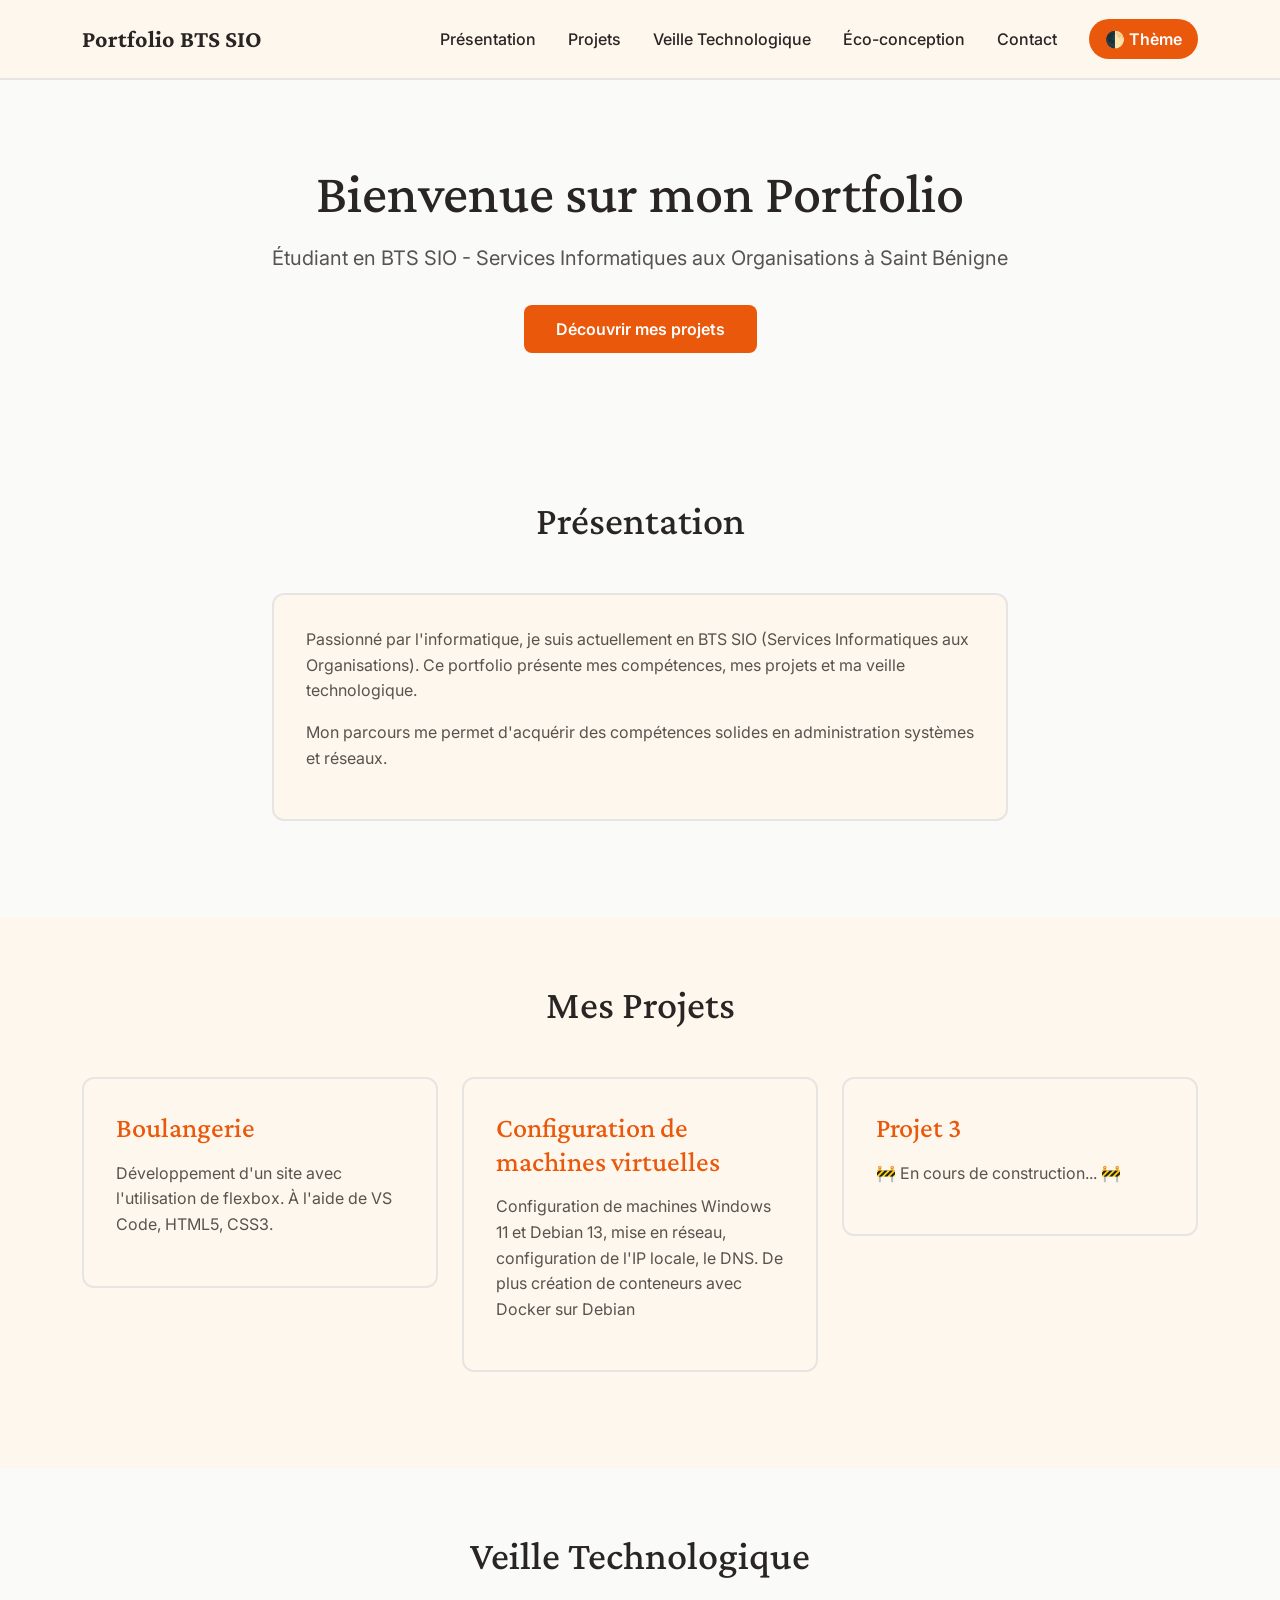
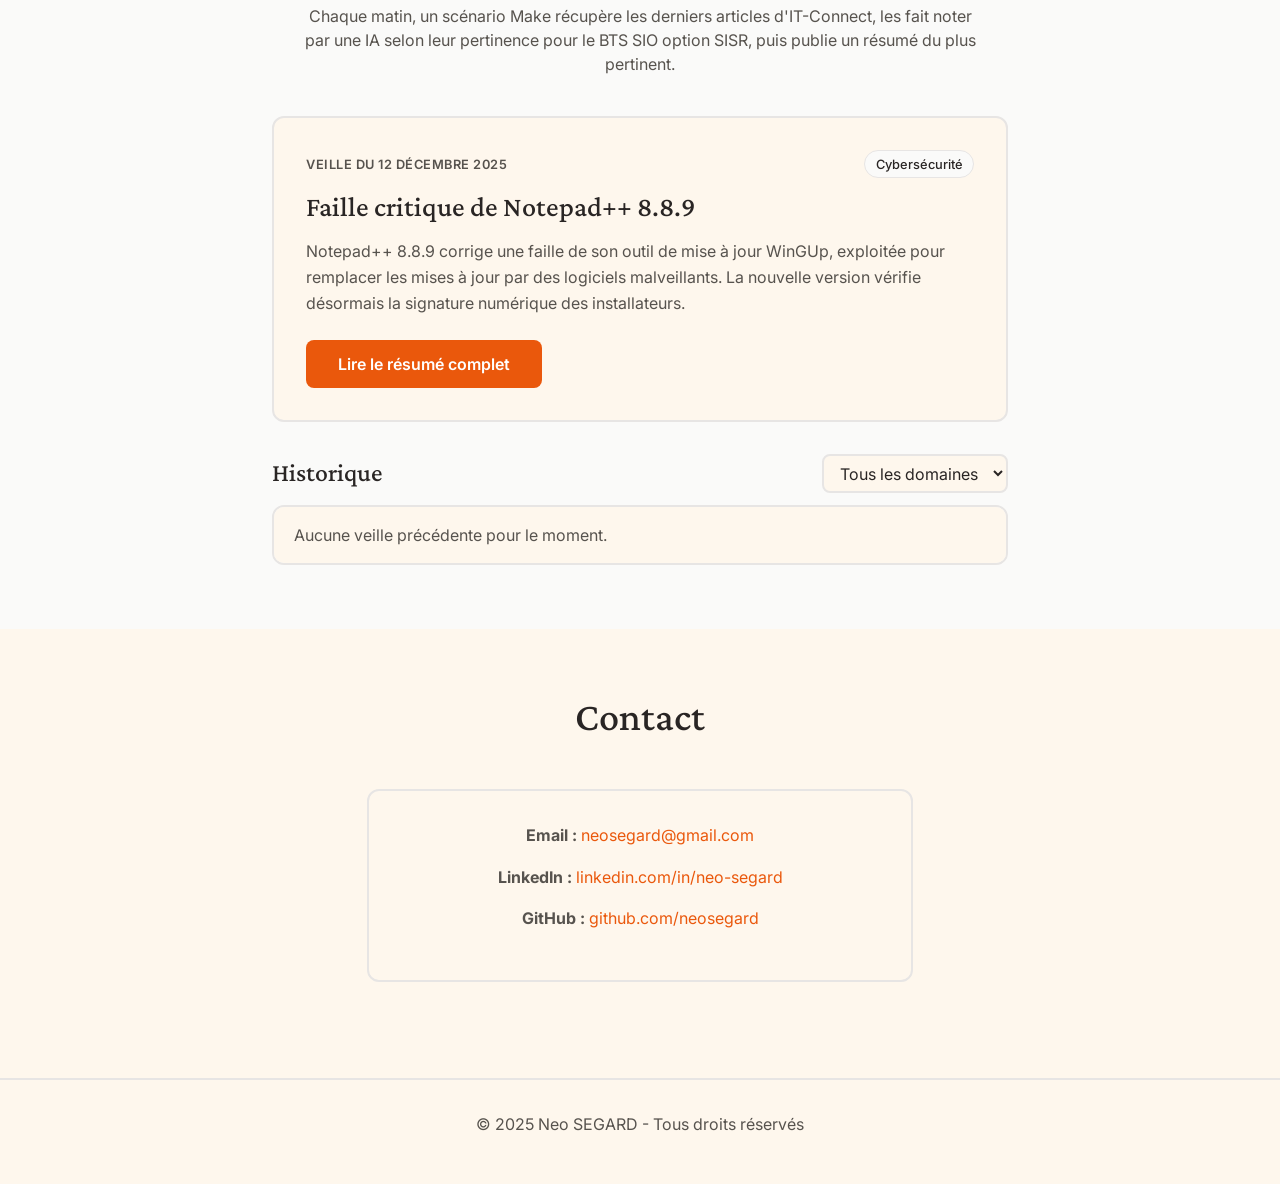
==== index.html @ fc059c2b "Add files via upload" ====
<!DOCTYPE html>
<html lang="fr">
<head>
    <meta charset="UTF-8">
    <meta name="viewport" content="width=device-width, initial-scale=1.0">
    <title>Portfolio - BTS SIO</title>
    <link href="https://cdn.jsdelivr.net/npm/bootstrap@5.3.3/dist/css/bootstrap.min.css" rel="stylesheet">
    <link rel="preconnect" href="https://fonts.googleapis.com">
    <link rel="preconnect" href="https://fonts.gstatic.com" crossorigin>
    <link href="https://fonts.googleapis.com/css2?family=Crimson+Pro:wght@300;400;500;700&family=Inter:wght@300;400;500;600&display=swap" rel="stylesheet">
    <link rel="stylesheet" href="style.css">
    <script id="Cookiebot" src="https://consent.cookiebot.com/uc.js" data-cbid="96f12829-2395-42b5-89d1-8f8da651ebcd" data-blockingmode="auto" type="text/javascript"></script>
    <!-- Google tag (gtag.js) -->
    <script async src="https://www.googletagmanager.com/gtag/js?id=G-XXBGD1GCQZ"></script>
    <script>
        window.dataLayer = window.dataLayer || [];
        function gtag(){dataLayer.push(arguments);}
        gtag('js', new Date());

        gtag('config', 'G-XXBGD1GCQZ');
    </script>
</head>
<body>
    <!-- Navigation -->
    <nav class="navbar navbar-expand-lg navbar-custom">
        <div class="container">
            <a class="navbar-brand" href="#">Portfolio BTS SIO</a>
            <button class="navbar-toggler" type="button" data-bs-toggle="collapse" data-bs-target="#navbarNav">
                <span class="navbar-toggler-icon"></span>
            </button>
            <div class="collapse navbar-collapse" id="navbarNav">
                <ul class="navbar-nav ms-auto align-items-center">
                    <li class="nav-item">
                        <a class="nav-link" href="#presentation">Présentation</a>
                    </li>
                    <li class="nav-item">
                        <a class="nav-link" href="#projets">Projets</a>
                    </li>
                    <li class="nav-item">
                        <a class="nav-link" href="#veille">Veille Technologique</a>
                    </li>
                    <li class="nav-item">
                        <a class="nav-link" href="eco.html">Éco-conception</a>
                    </li>
                    <li class="nav-item">
                        <a class="nav-link" href="#contact">Contact</a>
                    </li>
                    <li class="nav-item">
                        <button class="theme-toggle" onclick="toggleTheme()">🌓 Thème</button>
                    </li>
                </ul>
            </div>
        </div>
    </nav>

    <!-- Hero Section -->
    <section class="hero">
        <div class="container">
            <h1>Bienvenue sur mon Portfolio</h1>
            <p>Étudiant en BTS SIO - Services Informatiques aux Organisations à Saint Bénigne</p>
            <a href="#projets" class="btn-primary-custom">Découvrir mes projets</a>
        </div>
    </section>

    <!-- Présentation -->
    <section id="presentation" class="section">
        <div class="container">
            <h2 class="section-title">Présentation</h2>
            <div class="row justify-content-center">
                <div class="col-lg-8">
                    <div class="card-custom">
                        <p>Passionné par l'informatique, je suis actuellement en BTS SIO (Services Informatiques aux Organisations). Ce portfolio présente mes compétences, mes projets et ma veille technologique.</p>
                        <p>Mon parcours me permet d'acquérir des compétences solides en administration systèmes et réseaux.</p>
                    </div>
                </div>
            </div>
        </div>
    </section>

    <!-- Projets -->
    <section id="projets" class="section" style="background-color: var(--bg-secondary);">
        <div class="container">
            <h2 class="section-title">Mes Projets</h2>
            <div class="row">
                <div class="col-md-6 col-lg-4">
                    <div class="card-custom">
                        <h3><a href="https://neosegard.github.io/Boulangerie/" target="_blank">Boulangerie</a></h3>
                        <p>Développement d'un site avec l'utilisation de flexbox. À l'aide de VS Code, HTML5, CSS3.</p>
                    </div>
                </div>
                <div class="col-md-6 col-lg-4">
                    <div class="card-custom">
                        <h3>Configuration de machines virtuelles</h3>
                        <p>Configuration de machines Windows 11 et Debian 13, mise en réseau, configuration de l'IP locale, le DNS. De plus création de conteneurs avec Docker 
                            sur Debian</p>
                    </div>
                </div>
                <div class="col-md-6 col-lg-4">
                    <div class="card-custom">
                        <h3>Projet 3</h3>
                        <p>🚧 En cours de construction... 🚧</p>
                        <!-- <p>Description de votre troisième projet. Défis rencontrés et solutions apportées.</p> -->
                    </div>
                </div>
            </div>
        </div>
    </section>

    <!-- Veille Technologique (alimentée chaque jour par Make + Groq via veille.json) -->
    <section id="veille" class="section">
        <div class="container">
            <h2 class="section-title">Veille Technologique</h2>
            <p class="veille-intro">Chaque matin, un scénario Make récupère les derniers articles d'IT-Connect, les fait noter par une IA selon leur pertinence pour le BTS SIO option SISR, puis publie un résumé du plus pertinent.</p>

            <div class="row justify-content-center">
                <div class="col-lg-8">
                    <!-- Veille du jour -->
                    <div id="veille-du-jour">
                        <div class="card-custom veille-chargement">Chargement de la veille…</div>
                    </div>

                    <!-- Historique -->
                    <div class="veille-historique-entete">
                        <h3 class="veille-historique-titre">Historique</h3>
                        <select id="veille-filtre" class="veille-filtre" aria-label="Filtrer par domaine">
                            <option value="">Tous les domaines</option>
                        </select>
                    </div>
                    <ul id="veille-historique" class="veille-historique"></ul>
                    <button type="button" id="veille-plus" class="veille-plus" hidden>Afficher plus</button>
                </div>
            </div>
        </div>
    </section>

    <!-- Fenêtre du résumé complet -->
    <div class="modal fade" id="veille-modal" tabindex="-1" aria-labelledby="veille-modal-titre" aria-hidden="true">
        <div class="modal-dialog modal-lg modal-dialog-scrollable">
            <div class="modal-content veille-modal">
                <div class="modal-header">
                    <div>
                        <p class="veille-meta" id="veille-modal-meta"></p>
                        <h3 class="modal-title" id="veille-modal-titre"></h3>
                    </div>
                    <button type="button" class="btn-close" data-bs-dismiss="modal" aria-label="Fermer"></button>
                </div>
                <div class="modal-body">
                    <div id="veille-modal-corps" class="veille-corps"></div>
                    <div id="veille-modal-mots" class="veille-mots"></div>
                    <div id="veille-modal-note" class="veille-note-bloc"></div>
                </div>
                <div class="modal-footer">
                    <a id="veille-modal-lien" class="btn-primary-custom" href="#" target="_blank" rel="noopener">Lire l'article sur IT-Connect</a>
                </div>
            </div>
        </div>
    </div>

    <!-- Contact -->
    <section id="contact" class="section" style="background-color: var(--bg-secondary);">
        <div class="container">
            <h2 class="section-title">Contact</h2>
            <div class="row justify-content-center">
                <div class="col-lg-6">
                    <div class="card-custom text-center">
                        <p><strong>Email : </strong><a href="mailto:neosegard@gmail.com" target="_blank"> neosegard@gmail.com</a></p>
                        <p><strong>LinkedIn : </strong><a href="https://www.linkedin.com/in/n%C3%A9o-segard/" target="_blank">linkedin.com/in/neo-segard</a></p>
                        <p><strong>GitHub : </strong> <a href="https://github.com/neosegard" target="_blank"> github.com/neosegard</a></p>
                    </div>
                </div>
            </div>
        </div>
    </section>

    <!-- Footer -->
    <footer>
        <div class="container">
            <p>&copy; 2025 Neo SEGARD - Tous droits réservés</p>
        </div>
    </footer>

    <script src="https://cdn.jsdelivr.net/npm/bootstrap@5.3.3/dist/js/bootstrap.bundle.min.js"></script>
    <script src="script.js"></script>
</body>
</html>
---- style.css ----
:root {
    --bg-primary: #fafaf9;
    --bg-secondary: #fef7ed;
    --text-primary: #292524;
    --text-secondary: #57534e;
    --accent: #ea580c;
    --accent-hover: #c2410c;
    --border: #e7e5e4;
}

[data-theme="dark"] {
    --bg-primary: #0f172a;
    --bg-secondary: #1a202c;
    --text-primary: #e2e8f0;
    --text-secondary: #cbd5e1;
    --accent: #3b82f6;
    --accent-hover: #2563eb;
    --border: #334155;
}

* {
    transition: background-color 0.3s ease, color 0.3s ease, border-color 0.3s ease;
}

body {
    font-family: 'Inter', sans-serif;
    background-color: var(--bg-primary);
    color: var(--text-primary);
    margin: 0;
    padding: 0;
}

h1, h2, h3, h4, h5, h6 {
    font-family: 'Crimson Pro', serif;
}

/* Header */
.navbar-custom {
    background-color: var(--bg-secondary);
    border-bottom: 2px solid var(--border);
    padding: 1rem 0;
}

.navbar-brand {
    font-family: 'Crimson Pro', serif;
    font-size: 1.5rem;
    font-weight: 700;
    color: var(--text-primary) !important;
    transition: color 0.3s ease;
}

.navbar-brand:hover {
    color: var(--accent) !important;
}

.nav-link {
    color: var(--text-primary) !important;
    font-weight: 500;
    margin: 0 0.5rem;
    transition: color 0.3s ease;
}

.nav-link:hover {
    color: var(--accent) !important;
}

/* Theme toggle button */
.theme-toggle {
    background-color: var(--accent);
    color: white;
    border: none;
    border-radius: 50px;
    padding: 0.5rem 1rem;
    font-weight: 600;
    cursor: pointer;
    transition: all 0.3s ease;
    margin-left: 1rem;
}

.theme-toggle:hover {
    background-color: var(--accent-hover);
    transform: scale(1.05);
}

/* Center theme button on mobile */
@media (max-width: 991px) {
    .theme-toggle {
        margin-left: 0;
        margin-top: 1rem;
        width: 100%;
    }
}

/* Hero Section */
.hero {
    padding: 5rem 0;
    text-align: center;
    background-color: var(--bg-primary);
}

.hero h1 {
    font-size: 3.5rem;
    margin-bottom: 1rem;
    color: var(--text-primary);
}

.hero p {
    font-size: 1.25rem;
    color: var(--text-secondary);
    margin-bottom: 2rem;
}

.btn-primary-custom {
    background-color: var(--accent);
    color: white;
    padding: 0.75rem 2rem;
    border: none;
    border-radius: 8px;
    font-weight: 600;
    text-decoration: none;
    display: inline-block;
    transition: all 0.3s ease;
}

.btn-primary-custom:hover {
    background-color: var(--accent-hover);
    transform: translateY(-2px);
    box-shadow: 0 4px 12px rgba(0,0,0,0.15);
}

/* Section Projects */
.section {
    padding: 4rem 0;
}

.section-title {
    font-size: 2.5rem;
    margin-bottom: 3rem;
    text-align: center;
    color: var(--text-primary);
}

.card-custom {
    background-color: var(--bg-secondary);
    border: 2px solid var(--border);
    border-radius: 12px;
    padding: 2rem;
    margin-bottom: 2rem;
    transition: all 0.3s ease;
}

.card-custom:hover {
    transform: translateY(-5px);
    box-shadow: 0 10px 30px rgba(0,0,0,0.1);
    border-color: var(--accent);
}

.card-custom h3 {
    color: var(--accent);
    margin-bottom: 1rem;
}

.card-custom p {
    color: var(--text-secondary);
    line-height: 1.6;
}

/* Contact */
.card-custom a {
    color: var(--accent);
    text-decoration: none;
    transition: color 0.3s ease;
}

.card-custom a:hover {
    color: var(--accent-hover);
    text-decoration: underline;
}

/* Listes de liens (page éco) */
.card-custom ul {
    list-style-position: inside;
    padding-left: 0;
    color: var(--text-secondary);
}

.card-custom ul li {
    margin-bottom: 0.5rem;
}

/* Badge carbone (blanc ou noir géré par script.js) */
#wcb {
    margin-top: 1.5rem;
    display: flex;
    justify-content: center;
}

/* Footer */
footer {
    background-color: var(--bg-secondary);
    border-top: 2px solid var(--border);
    padding: 2rem 0;
    text-align: center;
    color: var(--text-secondary);
}

/* Hamburger menu animation */
.navbar-toggler {
    border: 2px solid var(--text-primary);
}

.navbar-toggler-icon {
    background-image: url("data:image/svg+xml,%3csvg xmlns='http://www.w3.org/2000/svg' viewBox='0 0 30 30'%3e%3cpath stroke='rgba(41, 37, 36, 1)' stroke-linecap='round' stroke-miterlimit='10' stroke-width='2' d='M4 7h22M4 15h22M4 23h22'/%3e%3c/svg%3e");
}

[data-theme="dark"] .navbar-toggler-icon {
    background-image: url("data:image/svg+xml,%3csvg xmlns='http://www.w3.org/2000/svg' viewBox='0 0 30 30'%3e%3cpath stroke='rgba(226, 232, 240, 1)' stroke-linecap='round' stroke-miterlimit='10' stroke-width='2' d='M4 7h22M4 15h22M4 23h22'/%3e%3c/svg%3e");
}
/* ===================== Veille technologique ===================== */
.veille-intro {
    max-width: 42rem;
    margin: -1.5rem auto 2.5rem;
    text-align: center;
    color: var(--text-secondary);
}

.veille-chargement {
    text-align: center;
    color: var(--text-secondary);
}

.veille-entete {
    display: flex;
    flex-wrap: wrap;
    align-items: center;
    gap: 0.5rem;
    margin-bottom: 0.75rem;
}

.veille-etiquette {
    font-size: 0.8rem;
    font-weight: 600;
    letter-spacing: 0.04em;
    text-transform: uppercase;
    color: var(--text-secondary);
    margin-right: auto;
}

.veille-domaine,
.veille-mot {
    font-size: 0.8rem;
    font-weight: 500;
    padding: 0.2rem 0.65rem;
    border-radius: 50px;
    border: 1px solid var(--border);
    color: var(--text-primary);
    background-color: var(--bg-primary);
}

.veille-note {
    font-size: 0.8rem;
    font-weight: 700;
    padding: 0.2rem 0.65rem;
    border-radius: 50px;
    color: #ffffff;
    font-variant-numeric: tabular-nums;
}
.veille-note-haute   { background-color: #15803d; }
.veille-note-moyenne { background-color: #b45309; }
.veille-note-basse   { background-color: #b91c1c; }

.card-custom h3.veille-titre {
    color: var(--text-primary);
}

.veille-carte .btn-primary-custom {
    margin-top: 0.5rem;
}

/* Historique */
.veille-historique-entete {
    display: flex;
    flex-wrap: wrap;
    align-items: center;
    justify-content: space-between;
    gap: 0.75rem;
    margin: 1rem 0 0.75rem;
}

.veille-historique-titre {
    margin: 0;
    font-size: 1.6rem;
}

.veille-filtre {
    padding: 0.4rem 0.75rem;
    border-radius: 8px;
    border: 2px solid var(--border);
    background-color: var(--bg-secondary);
    color: var(--text-primary);
    font-family: inherit;
}

.veille-historique {
    list-style: none;
    padding: 0;
    margin: 0;
    border: 2px solid var(--border);
    border-radius: 12px;
    overflow: hidden;
}

.veille-historique li + li {
    border-top: 1px solid var(--border);
}

.veille-ligne {
    width: 100%;
    display: grid;
    grid-template-columns: 9rem 1fr auto;
    gap: 1rem;
    align-items: baseline;
    padding: 0.9rem 1.25rem;
    border: none;
    background-color: var(--bg-secondary);
    color: var(--text-primary);
    text-align: left;
    font-family: inherit;
    cursor: pointer;
}

.veille-ligne:hover,
.veille-ligne:focus-visible {
    background-color: var(--bg-primary);
    color: var(--accent);
}

.veille-ligne:focus-visible {
    outline: 2px solid var(--accent);
    outline-offset: -2px;
}

.veille-ligne-date {
    font-size: 0.85rem;
    color: var(--text-secondary);
    font-variant-numeric: tabular-nums;
}

.veille-ligne-titre {
    font-weight: 500;
    min-width: 0;
}

.veille-ligne-domaine {
    font-size: 0.8rem;
    color: var(--text-secondary);
}

.veille-vide {
    padding: 1rem 1.25rem;
    color: var(--text-secondary);
    background-color: var(--bg-secondary);
}

.veille-plus {
    display: block;
    margin: 1rem auto 0;
    padding: 0.5rem 1.25rem;
    border: 2px solid var(--accent);
    border-radius: 50px;
    background: transparent;
    color: var(--accent);
    font-weight: 600;
}

.veille-plus:hover {
    background-color: var(--accent);
    color: #ffffff;
}

@media (max-width: 576px) {
    .veille-ligne {
        grid-template-columns: 1fr;
        gap: 0.2rem;
    }
}

/* Fenêtre du résumé complet */
.veille-modal {
    background-color: var(--bg-primary);
    color: var(--text-primary);
    border: 2px solid var(--border);
    border-radius: 12px;
}

.veille-modal .modal-header,
.veille-modal .modal-footer {
    border-color: var(--border);
}

.veille-modal .modal-title {
    font-size: 1.8rem;
}

.veille-meta {
    margin: 0 0 0.25rem;
    font-size: 0.85rem;
    color: var(--text-secondary);
}

.veille-corps p {
    line-height: 1.7;
    color: var(--text-primary);
}

.veille-mots {
    display: flex;
    flex-wrap: wrap;
    gap: 0.5rem;
    margin: 1rem 0;
}

.veille-note-bloc {
    padding-top: 1rem;
    border-top: 1px solid var(--border);
}

.veille-justif {
    font-size: 0.95rem;
    color: var(--text-secondary);
}

[data-theme="dark"] .veille-modal .btn-close {
    filter: invert(1);
}
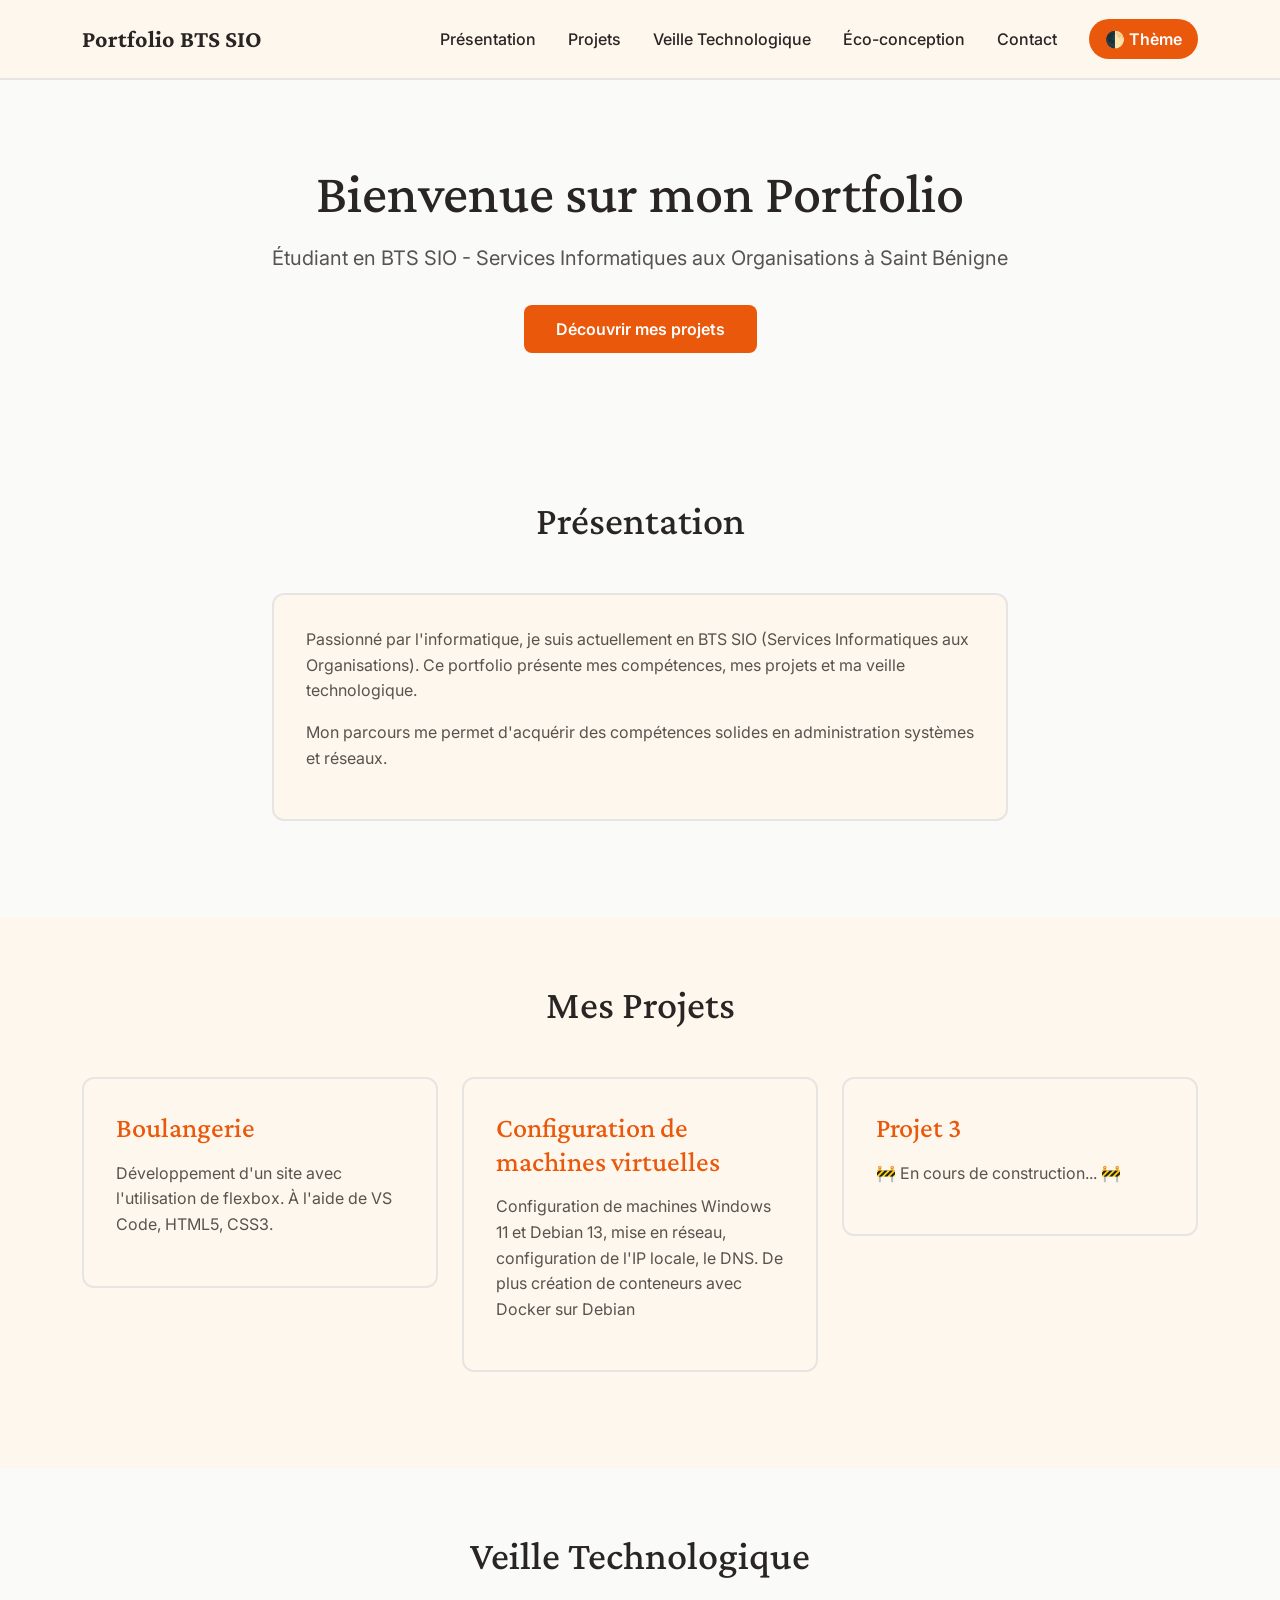
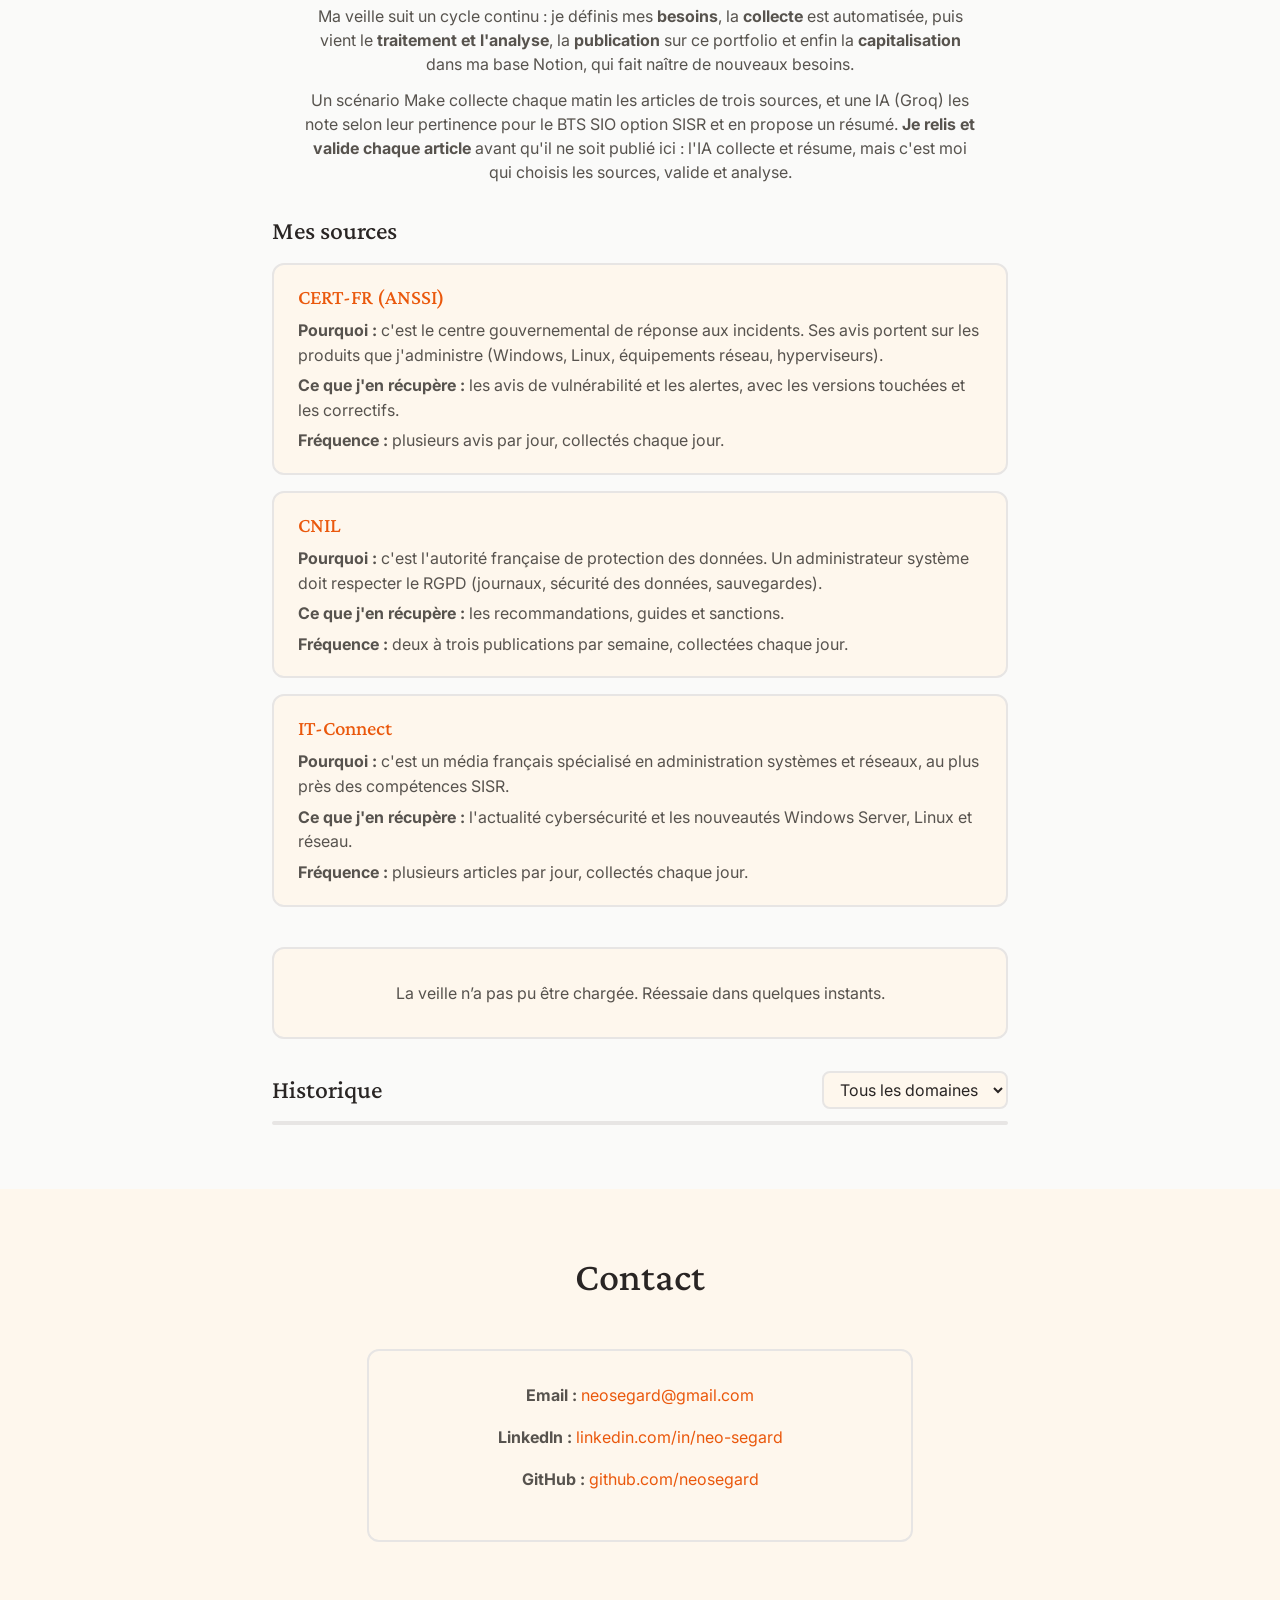
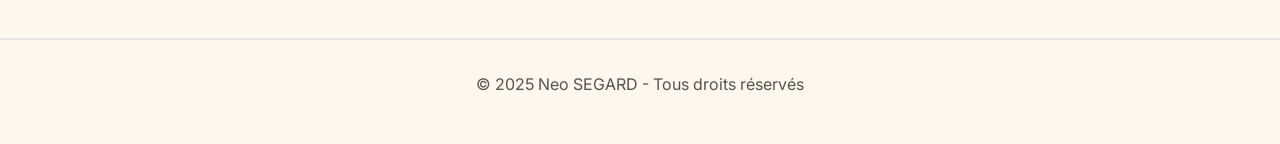
==== commit a3198ece: "Firt Upload" ====
--- a/index.html
+++ b/index.html
@@ -106,11 +106,40 @@
         </div>
     </section>
 
-    <!-- Veille Technologique (alimentée chaque jour par Make + Groq via veille.json) -->
+    <!-- Veille Technologique : collecte Make + Groq, validation dans Notion, publication via veille.json -->
     <section id="veille" class="section">
         <div class="container">
             <h2 class="section-title">Veille Technologique</h2>
-            <p class="veille-intro">Chaque matin, un scénario Make récupère les derniers articles d'IT-Connect, les fait noter par une IA selon leur pertinence pour le BTS SIO option SISR, puis publie un résumé du plus pertinent.</p>
+            <div class="row justify-content-center">
+                <div class="col-lg-8">
+                    <div class="veille-demarche">
+                        <p class="veille-intro">Ma veille suit un cycle continu : je définis mes <strong>besoins</strong>, la <strong>collecte</strong> est automatisée, puis vient le <strong>traitement et l'analyse</strong>, la <strong>publication</strong> sur ce portfolio et enfin la <strong>capitalisation</strong> dans ma base Notion, qui fait naître de nouveaux besoins.</p>
+                        <p class="veille-intro">Un scénario Make collecte chaque matin les articles de trois sources, et une IA (Groq) les note selon leur pertinence pour le BTS SIO option SISR et en propose un résumé. <strong>Je relis et valide chaque article</strong> avant qu'il ne soit publié ici : l'IA collecte et résume, mais c'est moi qui choisis les sources, valide et analyse.</p>
+                    </div>
+
+                    <h3 class="veille-sources-titre">Mes sources</h3>
+                    <div class="veille-sources">
+                        <article class="veille-source-carte">
+                            <h4><a href="https://cert.cyber.gouv.fr/" target="_blank" rel="noopener">CERT-FR (ANSSI)</a></h4>
+                            <p><strong>Pourquoi :</strong> c'est le centre gouvernemental de réponse aux incidents. Ses avis portent sur les produits que j'administre (Windows, Linux, équipements réseau, hyperviseurs).</p>
+                            <p><strong>Ce que j'en récupère :</strong> les avis de vulnérabilité et les alertes, avec les versions touchées et les correctifs.</p>
+                            <p><strong>Fréquence :</strong> plusieurs avis par jour, collectés chaque jour.</p>
+                        </article>
+                        <article class="veille-source-carte">
+                            <h4><a href="https://www.cnil.fr/" target="_blank" rel="noopener">CNIL</a></h4>
+                            <p><strong>Pourquoi :</strong> c'est l'autorité française de protection des données. Un administrateur système doit respecter le RGPD (journaux, sécurité des données, sauvegardes).</p>
+                            <p><strong>Ce que j'en récupère :</strong> les recommandations, guides et sanctions.</p>
+                            <p><strong>Fréquence :</strong> deux à trois publications par semaine, collectées chaque jour.</p>
+                        </article>
+                        <article class="veille-source-carte">
+                            <h4><a href="https://www.it-connect.fr/" target="_blank" rel="noopener">IT-Connect</a></h4>
+                            <p><strong>Pourquoi :</strong> c'est un média français spécialisé en administration systèmes et réseaux, au plus près des compétences SISR.</p>
+                            <p><strong>Ce que j'en récupère :</strong> l'actualité cybersécurité et les nouveautés Windows Server, Linux et réseau.</p>
+                            <p><strong>Fréquence :</strong> plusieurs articles par jour, collectés chaque jour.</p>
+                        </article>
+                    </div>
+                </div>
+            </div>
 
             <div class="row justify-content-center">
                 <div class="col-lg-8">
@@ -150,7 +179,7 @@
                     <div id="veille-modal-note" class="veille-note-bloc"></div>
                 </div>
                 <div class="modal-footer">
-                    <a id="veille-modal-lien" class="btn-primary-custom" href="#" target="_blank" rel="noopener">Lire l'article sur IT-Connect</a>
+                    <a id="veille-modal-lien" class="btn-primary-custom" href="#" target="_blank" rel="noopener">Lire l'article</a>
                 </div>
             </div>
         </div>
--- a/style.css
+++ b/style.css
@@ -433,3 +433,59 @@
 [data-theme="dark"] .veille-modal .btn-close {
     filter: invert(1);
 }
+
+/* Démarche et sources de veille */
+.veille-demarche {
+    margin: -1.5rem auto 2rem;
+}
+
+.veille-demarche .veille-intro {
+    margin: 0 auto 0.75rem;
+}
+
+.veille-sources-titre {
+    font-size: 1.6rem;
+    margin: 0 0 1rem;
+}
+
+.veille-sources {
+    display: grid;
+    gap: 1rem;
+    margin-bottom: 2.5rem;
+}
+
+.veille-source-carte {
+    background-color: var(--bg-secondary);
+    border: 2px solid var(--border);
+    border-radius: 12px;
+    padding: 1.25rem 1.5rem;
+}
+
+.veille-source-carte h4 {
+    font-size: 1.3rem;
+    margin: 0 0 0.5rem;
+}
+
+.veille-source-carte h4 a {
+    color: var(--accent);
+    text-decoration: none;
+}
+
+.veille-source-carte h4 a:hover {
+    color: var(--accent-hover);
+    text-decoration: underline;
+}
+
+.veille-source-carte p {
+    margin: 0 0 0.35rem;
+    color: var(--text-secondary);
+    line-height: 1.55;
+}
+
+.veille-source-carte p:last-child {
+    margin-bottom: 0;
+}
+
+.veille-plus[hidden] {
+    display: none;
+}
